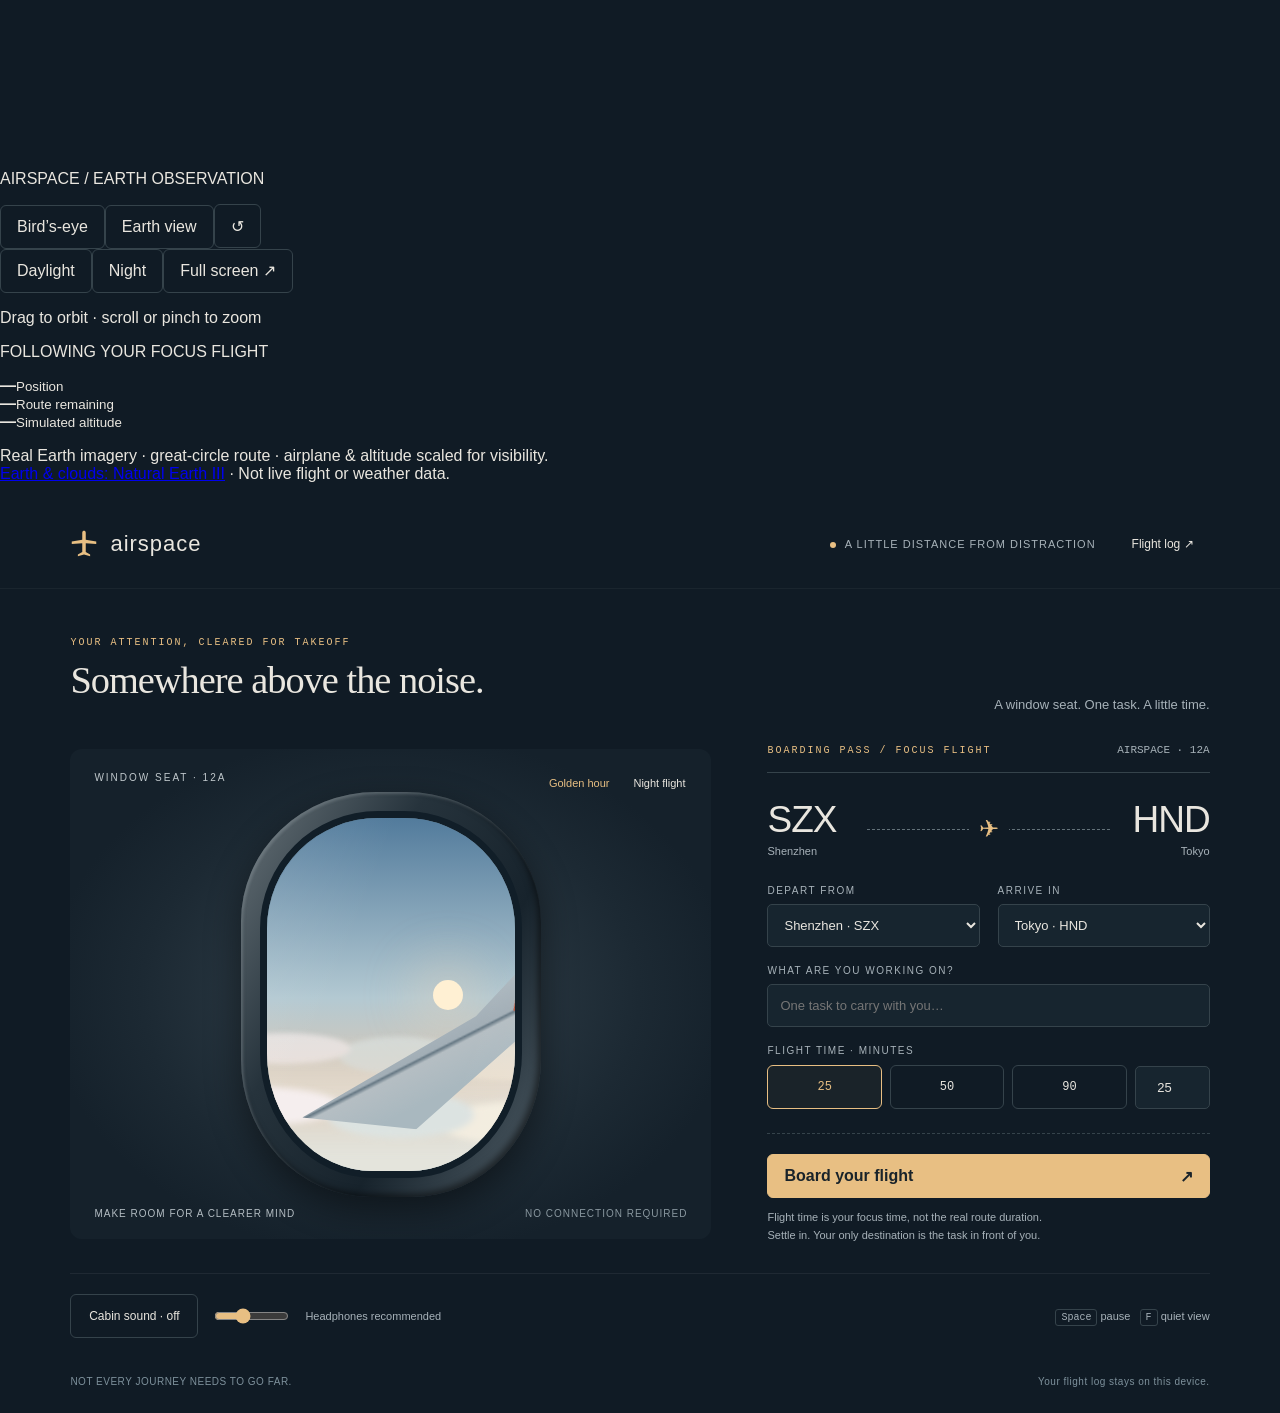
==== src/template.html @ ff9395ad "Add immersive 3D Earth and bird-eye airplane focus flights Bundle Three.js, a 4K Natural Earth textu" ====
<!DOCTYPE html>
<html lang="en"><head><meta charset="utf-8"><meta name="viewport" content="width=device-width,initial-scale=1"><meta name="theme-color" content="#101b25"><title>Airspace — a little distance from distraction</title><style>
:root{--ink:#e9e6df;--muted:#a7b2b9;--line:#35434b;--accent:#e8bf83;--ease:220ms cubic-bezier(.2,.8,.2,1)}*{box-sizing:border-box}body{margin:0;background:#101b25;color:var(--ink);font-family:'Avenir Next',Avenir,'Segoe UI',sans-serif;min-height:100vh}button,input,select{font:inherit}button{cursor:pointer}button,a,input,select{transition:background var(--ease),color var(--ease),border-color var(--ease),transform var(--ease)}button:active{transform:scale(.96)}button:focus-visible,a:focus-visible,input:focus-visible,select:focus-visible{outline:2px solid var(--accent);outline-offset:5px}button{color:inherit;background:none;border:1px solid var(--line);border-radius:6px;min-height:44px;padding:10px 16px}button:hover{background:#ffffff0d;border-color:#7d8b92}button:disabled{opacity:.4;cursor:not-allowed}.primary{background:var(--accent);border-color:var(--accent);color:#19232a;font-weight:600}.primary:hover{background:#f2d5ab;border-color:#f2d5ab}.eyebrow{font-family:Menlo,Consolas,monospace;font-size:10px;letter-spacing:2px;text-transform:uppercase;color:var(--muted)}header{height:90px;padding:0 5.5vw;display:flex;align-items:center;justify-content:space-between;border-bottom:1px solid #ffffff0b}.brand{display:flex;align-items:center;gap:12px;font-size:22px;letter-spacing:1px}.brand svg{width:28px;fill:var(--accent)}.header-right{display:flex;align-items:center;gap:20px}.status{font-size:11px;letter-spacing:1px;color:var(--muted)}.status:before{content:'';display:inline-block;width:6px;height:6px;border-radius:50%;background:var(--accent);margin-right:9px}#logButton{border:0;font-size:12px}main{max-width:1440px;margin:auto;padding:48px 5.5vw 24px}.intro{display:flex;align-items:end;justify-content:space-between;margin-bottom:32px}.intro h1{font-family:Georgia,serif;font-size:clamp(30px,3vw,44px);font-weight:400;letter-spacing:-1px;margin:10px 0}.intro p{color:var(--muted);font-size:13px;margin:0}.intro .eyebrow{color:var(--accent)}.layout{display:grid;grid-template-columns:minmax(0,1.45fr) minmax(330px,1fr);gap:56px;align-items:center}.window-scene{position:relative;height:490px;display:flex;justify-content:center;align-items:center;background:radial-gradient(ellipse at 50% 50%,#35444e 0,#1c2933 55%,#15212b 76%);border-radius:12px;overflow:hidden}.window-shell{position:relative;width:300px;height:405px;border-radius:45% 45% 43% 43% / 32% 32% 34% 34%;padding:19px;background:linear-gradient(120deg,#69747a,#26333c 35%,#17232c 65%,#53616a);box-shadow:0 12px 35px #0007,inset 2px 2px 3px #a4b1b755,inset -3px -3px 7px #0008}.window-inner{height:100%;border-radius:45% 45% 43% 43% / 32% 32% 34% 34%;overflow:hidden;position:relative;background:#91b2c5;box-shadow:inset 0 0 15px #000c;border:7px solid #111e28}.sky{position:absolute;inset:0;background:linear-gradient(#527b9c 0%,#b3c9d2 51%,#e1c6ae 78%,#d5d9d4);transition:background 1s}.sun{position:absolute;top:46%;left:67%;width:30px;height:30px;background:#fff0d3;border-radius:50%;box-shadow:0 0 50px 22px #f9d9b84a}.cloud-layer{position:absolute;width:180%;height:40%;left:-40%;bottom:-5%;filter:blur(3px);background:radial-gradient(ellipse at 20% 42%,#f5eeee 0 16%,transparent 17%),radial-gradient(ellipse at 52% 48%,#dce3e1 0 22%,transparent 23%),radial-gradient(ellipse at 86% 54%,#f3eddf 0 21%,transparent 22%),linear-gradient(transparent 30%,#e4e4dc 80%);animation:drift 65s linear infinite alternate}.cloud-layer.far{bottom:12%;opacity:.65;transform:scale(.8);animation-duration:95s}.wing{position:absolute;width:110%;height:140px;bottom:13%;left:10%;transform:rotate(-12deg);clip-path:polygon(0 75%,70% 30%,92% 0,100% 3%,87% 48%,40% 100%);background:linear-gradient(165deg,#c8d2d7,#a2aeb6 49%,#657783 50%,#b5bec3 52%,#a9b8bf 70%);filter:drop-shadow(0 2px 3px #0006)}.wing:after{content:'';position:absolute;top:7px;right:11%;height:40px;width:7px;background:#b55239;transform:rotate(22deg)}.window-shine{position:absolute;inset:0;pointer-events:none;border-radius:inherit;background:linear-gradient(110deg,#ffffff18,transparent 35%,transparent 75%,#ffffff10)}.scene-caption{position:absolute;bottom:20px;left:24px;right:24px;display:flex;justify-content:space-between;font-size:10px;letter-spacing:1px;color:#b3bcc2}.scene-caption span:last-child{color:#89979f}.cabin-label{position:absolute;top:23px;left:24px;color:#c0c8cc;font-size:10px;letter-spacing:2px}.scene-controls{position:absolute;right:16px;top:12px;display:flex;gap:4px}.scene-controls button{border:0;font-size:11px;padding:8px 10px}.scene-controls button[aria-pressed=true]{color:var(--accent)}.night .sky{background:linear-gradient(#111d38,#314b6d 70%,#64768a)}.night .sun{width:22px;height:22px;background:#e5ecdf;top:22%;left:62%;box-shadow:0 0 25px #e5ecdf35}.night .cloud-layer{filter:blur(3px) brightness(.55)}.night .wing{filter:brightness(.65)}@keyframes drift{from{translate:-10% 0}to{translate:12% 0}}body:not(.flying) .cloud-layer{animation-play-state:paused}.ticket{position:relative}.ticket-top{display:flex;justify-content:space-between;align-items:center;border-bottom:1px solid var(--line);padding-bottom:16px}.ticket-top .eyebrow{color:var(--accent)}.seat{font-family:Menlo,monospace;font-size:11px;color:var(--muted)}.route{display:flex;align-items:center;justify-content:space-between;margin:26px 0}.airport{min-width:90px}.airport strong{display:block;font-size:37px;font-weight:500;letter-spacing:-1px}.airport small{font-size:11px;color:var(--muted)}.airport:last-child{text-align:right}.route-art{flex:1;padding:0 14px;position:relative;text-align:center;color:var(--accent)}.route-art:before{content:'';position:absolute;left:10px;right:10px;top:50%;border-top:1px dashed #637179}.route-art span{background:#101b25;position:relative;padding:0 10px;display:inline-block;font-size:24px}.form-grid{display:grid;grid-template-columns:1fr 1fr;gap:18px}label{display:block;font-size:10px;letter-spacing:1.5px;color:var(--muted);text-transform:uppercase;margin-bottom:8px}select,input{width:100%;height:43px;border:1px solid var(--line);border-radius:5px;background:#17252f;color:var(--ink);padding:8px 12px;font-size:13px}select option{background:#17252f}.task-row{margin-top:18px}.duration-row{display:flex;gap:8px;align-items:center;margin:9px 0 0}.duration-row button{flex:1;font-family:Menlo,monospace;font-size:12px;padding:9px 5px}.duration-row button.selected{color:var(--accent);border-color:var(--accent);background:#e8bf830c}.custom{max-width:75px;text-align:center}.boarding-footer{margin-top:24px;border-top:1px dashed var(--line);padding-top:20px}.boarding-footer button{width:100%;display:flex;justify-content:space-between;align-items:center}.boarding-footer p{font-size:11px;color:var(--muted);line-height:1.6;margin-bottom:0}.timer-wrap{padding:16px 0}.phase{display:flex;align-items:center;gap:9px;color:var(--accent);font-size:11px;letter-spacing:2px;text-transform:uppercase}.phase:before{content:'';height:5px;width:5px;border-radius:50%;background:var(--accent)}.timer{font-family:'Avenir Next',sans-serif;font-size:clamp(70px,7.5vw,110px);font-weight:300;letter-spacing:-5px;line-height:1.2;font-variant-numeric:tabular-nums;margin:10px 0}.task-caption{font-size:14px;color:var(--muted);overflow-wrap:anywhere}.progress{height:3px;background:#35434b;margin:26px 0 12px;position:relative}.progress-fill{height:100%;background:var(--accent);width:0;transition:width .7s linear}.progress-plane{position:absolute;top:-12px;left:0;color:var(--accent);font-size:19px;transform:translateX(-50%);transition:left .7s linear}.progress-labels{display:flex;justify-content:space-between;color:var(--muted);font-family:Menlo,monospace;font-size:10px}.flight-actions{display:flex;gap:10px;margin-top:28px}.flight-actions .primary{flex:1}.flight-note{font-size:11px;color:var(--muted);margin-top:14px;line-height:1.7}.below{display:flex;justify-content:space-between;align-items:center;margin-top:29px;border-top:1px solid #ffffff10;padding-top:20px;gap:20px}.sound{display:flex;gap:14px;align-items:center}.sound button{font-size:12px;min-width:128px}.volume{width:75px;height:24px;accent-color:var(--accent);padding:0;border:0;background:none}.sound small{font-size:11px;color:var(--muted)}.hint{font-size:11px;color:var(--muted)}kbd{border:1px solid var(--line);border-radius:3px;padding:2px 5px;font-size:10px}.footer{display:flex;justify-content:space-between;margin-top:38px;color:#7e919c;font-size:10px;letter-spacing:.5px}.hidden{display:none!important}dialog{background:#17252f;color:var(--ink);border:1px solid var(--line);border-radius:10px;padding:28px;width:min(480px,calc(100% - 32px));max-height:80vh}dialog::backdrop{background:#0009}dialog h2{font-family:Georgia,serif;font-weight:400;margin-top:0}dialog p{color:var(--muted);font-size:13px;line-height:1.7}.dialog-head{display:flex;align-items:start;justify-content:space-between;gap:12px}.dialog-head button{padding:0 12px;margin-top:-7px}.log-entry{border-top:1px solid var(--line);padding:15px 0;font-size:13px}.log-entry small{display:block;color:var(--muted);margin-top:7px}.log-summary{color:var(--accent)!important}.toast{position:fixed;bottom:24px;left:50%;transform:translateX(-50%);padding:12px 20px;background:#e8bf83;color:#17252f;font-size:12px;border-radius:5px;z-index:10;width:max-content;max-width:90vw}.immersive header,.immersive .intro,.immersive .below,.immersive .footer{display:none}.immersive main{min-height:100vh;display:flex;align-items:center;justify-content:center}.immersive .layout{width:100%}.immersive #immersiveButton{position:fixed;right:20px;top:20px;z-index:5;background:#101b25}.sr-only{position:absolute;width:1px;height:1px;overflow:hidden;clip:rect(0,0,0,0)}@media(min-width:1500px){main{padding-top:65px}.window-scene{height:550px}.window-shell{width:330px;height:445px}}@media(max-width:900px){.layout{gap:28px;grid-template-columns:1fr 1fr}.window-scene{height:440px}.window-shell{width:255px;height:355px}.scene-caption{font-size:9px}.scene-caption span:last-child{display:none}.intro{align-items:start;gap:20px}.intro p{max-width:210px;line-height:1.7}.form-grid{gap:10px}.airport strong{font-size:32px}}@media(max-width:680px){header{height:70px;padding:0 22px}.brand{font-size:19px}.status{display:none}main{padding:27px 22px}.intro{margin-bottom:24px}.intro h1{font-size:32px}.intro>p{display:none}.layout{grid-template-columns:1fr;gap:28px}.window-scene{height:285px}.window-shell{width:190px;height:255px;padding:12px}.cabin-label{font-size:9px;left:15px}.scene-caption{left:15px;bottom:12px}.scene-controls{right:9px;top:6px;flex-direction:column}.window-inner{border-width:5px}.route{margin:20px 0}.timer{font-size:86px}.below{align-items:start}.sound{flex-wrap:wrap;gap:8px}.sound small{display:none}.hint{font-size:10px;max-width:100px;line-height:1.8}.footer{line-height:1.7;gap:20px;margin-top:25px}.immersive main{padding-top:75px;padding-bottom:25px}.immersive .window-scene{height:240px}.immersive .window-shell{height:220px;width:166px}.immersive .layout{gap:20px}}@media(prefers-reduced-motion:reduce){*,*:before,*:after{animation:none!important;transition:none!important}}

/*__IMMERSIVE_CSS__*/
</style></head><body>
<div id="worldStage"><canvas id="worldCanvas" tabindex="0" aria-label="Interactive 3D Earth and airplane. Drag to orbit and scroll to zoom."></canvas><div id="worldError" class="hidden" role="status"></div></div>
<aside id="worldHud" aria-label="Camera controls"><p class="world-title">AIRSPACE / EARTH OBSERVATION</p><div class="view-switch"><button id="followView" aria-pressed="true">Bird’s-eye</button><button id="globeView" aria-pressed="false">Earth view</button><button id="recenterView" title="Recenter camera" aria-label="Recenter camera">↺</button></div><div class="world-settings"><button id="worldDay" aria-pressed="true">Daylight</button><button id="worldNight" aria-pressed="false">Night</button><button id="fullscreenView" aria-label="Toggle browser fullscreen">Full screen ↗</button></div><p id="worldHint">Drag to orbit · scroll or pinch to zoom</p></aside>
<aside id="telemetry" aria-label="Simulated flight position"><p class="telemetry-label">FOLLOWING YOUR FOCUS FLIGHT</p><div class="telemetry-values"><div class="telemetry-item"><strong id="worldPosition">—</strong><small>Position</small></div><div class="telemetry-item"><strong id="worldDistance">—</strong><small>Route remaining</small></div><div class="telemetry-item"><strong id="worldAltitude">—</strong><small>Simulated altitude</small></div></div><p class="world-disclaimer">Real Earth imagery · great-circle route · airplane & altitude scaled for visibility.<br><a href="https://www.shadedrelief.com/natural3/" target="_blank" rel="noopener">Earth & clouds: Natural Earth III</a> · Not live flight or weather data.</p></aside>
<header><div class="brand"><svg viewBox="0 0 32 32" aria-hidden="true"><path d="M30 13 18 11V3c0-3-4-3-4 0v8L2 13v3l12-1v10l-5 3v2l7-2 7 2v-2l-5-3V15l12 1z"/></svg>airspace</div><div class="header-right"><span class="status" id="headerStatus">A LITTLE DISTANCE FROM DISTRACTION</span><button id="logButton">Flight log ↗</button></div></header>
<main><section class="intro"><div><div class="eyebrow">Your attention, cleared for takeoff</div><h1 id="headline">Somewhere above the noise.</h1></div><p>A window seat. One task. A little time.</p></section><div class="layout"><section class="window-scene" id="scene" aria-label="Illustrated airplane window with clouds and an aircraft wing"><span class="cabin-label">WINDOW SEAT · 12A</span><div class="scene-controls"><button id="dayButton" aria-pressed="true">Golden hour</button><button id="nightButton" aria-pressed="false">Night flight</button></div><div class="window-shell"><div class="window-inner"><div class="sky"></div><div class="sun"></div><div class="cloud-layer far"></div><div class="cloud-layer"></div><div class="wing"></div><div class="window-shine"></div></div></div><div class="scene-caption"><span id="sceneCaption">MAKE ROOM FOR A CLEARER MIND</span><span>NO CONNECTION REQUIRED</span></div></section>
<section class="ticket" aria-label="Focus flight controls"><div class="ticket-top"><span class="eyebrow" id="ticketLabel">Boarding pass / focus flight</span><span class="seat">AIRSPACE · 12A</span></div><div class="route"><div class="airport"><strong id="originCode">SZX</strong><small id="originName">Shenzhen</small></div><div class="route-art"><span aria-hidden="true">✈</span></div><div class="airport"><strong id="destinationCode">HND</strong><small id="destinationName">Tokyo</small></div></div>
<form id="boarding"><div class="form-grid"><div><label for="origin">Depart from</label><select id="origin"></select></div><div><label for="destination">Arrive in</label><select id="destination"></select></div></div><div class="task-row"><label for="task">What are you working on?</label><input id="task" maxlength="100" placeholder="One task to carry with you…" autocomplete="off"></div><div class="task-row"><label for="minutes">Flight time · minutes</label><div class="duration-row"><button type="button" class="selected" data-minutes="25">25</button><button type="button" data-minutes="50">50</button><button type="button" data-minutes="90">90</button><input class="custom" id="minutes" type="number" min="1" max="240" value="25" required aria-label="Custom focus duration in minutes"></div></div><div class="boarding-footer"><button type="submit" class="primary"><span>Board your flight</span><span aria-hidden="true">↗</span></button><p>Flight time is your focus time, not the real route duration.<br>Settle in. Your only destination is the task in front of you.</p></div></form>
<div id="flight" class="hidden"><div class="timer-wrap"><div class="phase" id="phase">Taking off</div><div class="timer" id="timer" role="timer" aria-label="Time remaining">25:00</div><div class="task-caption" id="taskCaption">Uninterrupted focus</div><div class="progress"><div class="progress-fill" id="progressFill"></div><span class="progress-plane" id="progressPlane" aria-hidden="true">✈</span></div><div class="progress-labels"><span id="departLabel">SZX · DEPARTURE</span><span id="percent">0%</span><span id="arriveLabel">HND · ARRIVAL</span></div><div class="flight-actions"><button class="primary" id="pauseButton">Pause flight</button><button id="endButton">End flight</button><button id="immersiveButton" title="Hide interface (F)" aria-label="Toggle immersive view">⛶</button></div><p class="flight-note" id="flightNote">You’re offline by choice. Stay with one thing.</p></div></div>
</section></div><div class="below"><div class="sound"><button id="soundButton" aria-pressed="false">Cabin sound · off</button><label for="volume" class="sr-only">Cabin volume</label><input class="volume" id="volume" type="range" min="0" max="100" value="35"><small>Headphones recommended</small></div><span class="hint"><kbd>Space</kbd> pause &nbsp; <kbd>F</kbd> quiet view</span></div><footer class="footer"><span>NOT EVERY JOURNEY NEEDS TO GO FAR.</span><span>Your flight log stays on this device.</span></footer></main>
<dialog id="logDialog"><div class="dialog-head"><h2>Your flight log</h2><button id="closeLog" aria-label="Close flight log">×</button></div><p id="logSummary" class="log-summary"></p><div id="logEntries"></div></dialog><dialog id="endDialog"><h2>Return to the gate?</h2><p>Your flight will end early. Only completed flights are added to your log.</p><div class="flight-actions"><button id="keepFlying" class="primary">Keep flying</button><button id="confirmEnd">End flight</button></div></dialog><div class="sr-only" id="announcement" aria-live="polite"></div><div id="toast" class="toast hidden" role="status"></div>
<script>
(()=>{'use strict';
const $=id=>document.getElementById(id), airports=[{code:'SZX',name:'Shenzhen'},{code:'HND',name:'Tokyo'},{code:'SIN',name:'Singapore'},{code:'LHR',name:'London'},{code:'JFK',name:'New York'},{code:'CDG',name:'Paris'},{code:'SYD',name:'Sydney'},{code:'KEF',name:'Reykjavík'}];
const STORE='airspace-v1';let state={status:'idle',duration:1500000,remaining:1500000,deadline:null,origin:'SZX',destination:'HND',task:'',theme:'day',volume:35},log=[],audio=null,soundOn=false,saveError=false,wakeLock=null;
function load(){try{const data=JSON.parse(localStorage.getItem(STORE)||'null');if(data){log=Array.isArray(data.log)?data.log.filter(x=>x&&typeof x.minutes==='number'&&x.finished).slice(0,100):[];const s=data.state;if(s&&['idle','running','paused','done','ended'].includes(s.status)&&Number.isFinite(s.duration)&&s.duration>=60000&&s.duration<=14400000&&airports.some(a=>a.code===s.origin)&&airports.some(a=>a.code===s.destination)){state={...state,...s};state.remaining=Math.max(0,Math.min(state.duration,Number(state.remaining)||0));if(state.status==='running'&&!Number.isFinite(state.deadline)){state.status='paused';state.deadline=null}}}}catch(e){saveError=true}}
function save(){try{localStorage.setItem(STORE,JSON.stringify({state,log}))}catch(e){if(!saveError){saveError=true;toast('Storage unavailable. This session will not survive a refresh.')}}}
function toast(text){$('toast').textContent=text;$('toast').classList.remove('hidden');clearTimeout(toast.timeout);toast.timeout=setTimeout(()=>$('toast').classList.add('hidden'),4500)}
function airport(code){return airports.find(a=>a.code===code)}
function route(){const a=airport(state.origin),b=airport(state.destination);$('originCode').textContent=a.code;$('originName').textContent=a.name;$('destinationCode').textContent=b.code;$('destinationName').textContent=b.name;$('departLabel').textContent=a.code+' · DEPARTURE';$('arriveLabel').textContent=b.code+' · ARRIVAL'}
function format(ms){const secs=Math.ceil(ms/1000);return String(Math.floor(secs/60)).padStart(2,'0')+':'+String(secs%60).padStart(2,'0')}
function phase(p){return p<.08?'Taking off':p<.87?'At cruising altitude':'Preparing to land'}
function render(){const active=state.status!=='idle',running=state.status==='running',terminal=['done','ended'].includes(state.status),p=Math.max(0,Math.min(1,1-state.remaining/state.duration));$('boarding').classList.toggle('hidden',active);$('flight').classList.toggle('hidden',!active);document.body.classList.toggle('flying',running);$('scene').classList.toggle('night',state.theme==='night');$('dayButton').setAttribute('aria-pressed',String(state.theme==='day'));$('nightButton').setAttribute('aria-pressed',String(state.theme==='night'));route();$('timer').textContent=state.status==='ended'?'—:—':format(state.remaining);$('phase').textContent=state.status==='paused'?'Flight paused':state.status==='done'?'Welcome to your destination':state.status==='ended'?'Returned to the gate':phase(p);$('taskCaption').textContent=state.task||'Uninterrupted focus';$('progressFill').style.width=p*100+'%';$('progressPlane').style.left=p*100+'%';$('percent').textContent=Math.floor(p*100)+'%';$('pauseButton').textContent=terminal?'Book another flight':state.status==='paused'?'Resume flight':'Pause flight';$('endButton').classList.toggle('hidden',terminal);$('ticketLabel').textContent=active?'Focus flight / '+state.status:'Boarding pass / focus flight';$('headline').textContent=state.status==='done'?'A little further than before.':state.status==='ended'?'Another departure awaits.':'Somewhere above the noise.';$('headerStatus').textContent=running?'FOCUS FLIGHT IN PROGRESS':state.status==='paused'?'YOUR WINDOW SEAT IS WAITING':'A LITTLE DISTANCE FROM DISTRACTION';$('sceneCaption').textContent=running?'NOTHING TO DO BUT THE THING YOU CAME FOR':'MAKE ROOM FOR A CLEARER MIND';$('flightNote').textContent=state.status==='done'?'Flight complete. Stretch, drink some water, enjoy the view.':state.status==='ended'?'No pressure. Return when you’re ready for another journey.':state.status==='paused'?'Take a breath. Your remaining focus time is saved.':'You’re offline by choice. Stay with one thing.';document.title=active&&!terminal?format(state.remaining)+' · Airspace':'Airspace — a little distance from distraction'}
async function wake(){try{if('wakeLock' in navigator&&state.status==='running'){wakeLock=await navigator.wakeLock.request('screen')}}catch(e){}}
function release(){if(wakeLock){wakeLock.release().catch(()=>{});wakeLock=null}}
function finish(){if(state.status!=='running')return;state.remaining=0;state.status='done';state.deadline=null;log.unshift({id:Date.now(),origin:state.origin,destination:state.destination,task:state.task,minutes:state.duration/60000,finished:new Date().toISOString()});log=log.slice(0,100);save();release();chime();$('announcement').textContent='Flight complete. You have arrived in '+airport(state.destination).name+'.';render()}
function tick(){if(state.status==='running'){state.remaining=Math.max(0,state.deadline-Date.now());if(state.remaining===0){finish();return}}render()}
function start(){const mins=Number($('minutes').value);if(!Number.isInteger(mins)||mins<1||mins>240){$('minutes').reportValidity();return}if($('origin').value===$('destination').value){toast('Choose a different city for your destination.');$('destination').focus();return}state={...state,status:'running',origin:$('origin').value,destination:$('destination').value,task:$('task').value.trim(),duration:mins*60000,remaining:mins*60000,deadline:Date.now()+mins*60000};save();wake();render();$('pauseButton').focus();$('announcement').textContent='Your '+mins+' minute focus flight has departed.'}
function pause(){if(state.status==='running'){tick();if(state.status!=='running')return;state.status='paused';state.deadline=null;release()}else if(state.status==='paused'){state.status='running';state.deadline=Date.now()+state.remaining;wake()}else if(['done','ended'].includes(state.status)){state.status='idle';state.remaining=state.duration;document.body.classList.remove('immersive')}save();render()}
function end(){state.status='ended';state.deadline=null;save();release();$('endDialog').close();document.body.classList.remove('immersive');render()}
function initAudio(){if(audio)return audio;const context=new(window.AudioContext||window.webkitAudioContext)(),buffer=context.createBuffer(1,context.sampleRate*4,context.sampleRate),data=buffer.getChannelData(0);let last=0;for(let i=0;i<data.length;i++){const white=Math.random()*2-1;last=(last+.02*white)/1.02;data[i]=last*3.5}const source=context.createBufferSource();source.buffer=buffer;source.loop=true;const filter=context.createBiquadFilter();filter.type='lowpass';filter.frequency.value=650;const gain=context.createGain();gain.gain.value=0;source.connect(filter);filter.connect(gain);gain.connect(context.destination);source.start();audio={context,gain};return audio}
async function toggleSound(){try{const a=initAudio();await a.context.resume();soundOn=!soundOn;a.gain.gain.setTargetAtTime(soundOn?state.volume/100*.6:0,a.context.currentTime,.3);$('soundButton').textContent='Cabin sound · '+(soundOn?'on':'off');$('soundButton').setAttribute('aria-pressed',String(soundOn))}catch(e){toast('Cabin audio is unavailable in this browser.')}}
function chime(){if(!audio||audio.context.state!=='running')return;const c=audio.context;[660,880].forEach((frequency,i)=>{const o=c.createOscillator(),g=c.createGain(),t=c.currentTime+i*.35;o.frequency.value=frequency;o.connect(g);g.connect(c.destination);g.gain.setValueAtTime(0,t);g.gain.linearRampToValueAtTime(.09,t+.03);g.gain.exponentialRampToValueAtTime(.001,t+.8);o.start(t);o.stop(t+.9)})}
function showLog(){const total=log.reduce((sum,f)=>sum+f.minutes,0);$('logSummary').textContent=log.length+' completed flights · '+total+' focus minutes';$('logEntries').replaceChildren();if(!log.length){const p=document.createElement('p');p.textContent='Your first journey starts with one focused session. Completed flights will appear here.';$('logEntries').append(p)}log.forEach(f=>{const entry=document.createElement('div');entry.className='log-entry';const title=document.createElement('div');title.textContent=f.origin+' → '+f.destination+' · '+f.minutes+' min';const task=document.createElement('small');task.textContent=f.task||'Uninterrupted focus';const date=document.createElement('small');date.textContent=new Date(f.finished).toLocaleString();entry.append(title,task,date);$('logEntries').append(entry)});$('logDialog').showModal()}
function immersive(){if(state.status==='idle')return;document.body.classList.toggle('immersive');$('immersiveButton').title=document.body.classList.contains('immersive')?'Exit quiet view (F)':'Hide interface (F)'}
load();airports.forEach(a=>{for(const id of ['origin','destination']){const option=document.createElement('option');option.value=a.code;option.textContent=a.name+' · '+a.code;$(id).append(option)}});$('origin').value=state.origin;$('destination').value=state.destination;$('task').value=state.task;$('minutes').value=state.duration/60000;$('volume').value=state.volume;
function durations(){document.querySelectorAll('[data-minutes]').forEach(b=>b.classList.toggle('selected',Number(b.dataset.minutes)===Number($('minutes').value)))}durations();document.querySelectorAll('[data-minutes]').forEach(b=>b.addEventListener('click',()=>{$('minutes').value=b.dataset.minutes;durations()}));$('minutes').addEventListener('input',durations);for(const id of ['origin','destination'])$(id).addEventListener('change',()=>{state[id]=$(id).value;route();save()});$('boarding').addEventListener('submit',e=>{e.preventDefault();start()});$('pauseButton').addEventListener('click',pause);$('endButton').addEventListener('click',()=>$('endDialog').showModal());$('confirmEnd').addEventListener('click',end);$('keepFlying').addEventListener('click',()=>$('endDialog').close());$('immersiveButton').addEventListener('click',immersive);$('logButton').addEventListener('click',showLog);$('closeLog').addEventListener('click',()=>$('logDialog').close());$('soundButton').addEventListener('click',toggleSound);$('volume').addEventListener('input',()=>{state.volume=Number($('volume').value);if(audio&&soundOn)audio.gain.gain.setTargetAtTime(state.volume/100*.6,audio.context.currentTime,.1);save()});['day','night'].forEach(theme=>$(theme+'Button').addEventListener('click',()=>{state.theme=theme;save();render()}));window.addEventListener('keydown',e=>{if(/INPUT|TEXTAREA|SELECT/.test(e.target.tagName)||e.target.isContentEditable||document.querySelector('dialog[open]')||e.ctrlKey||e.metaKey||e.altKey)return;if(e.code==='Space'&&state.status!=='idle'&&e.target.tagName!=='BUTTON'){e.preventDefault();pause()}if(e.key.toLowerCase()==='f'){e.preventDefault();immersive()}if(e.key==='Escape')document.body.classList.remove('immersive')});document.addEventListener('visibilitychange',()=>{tick();if(!document.hidden)wake()});window.addEventListener('pagehide',()=>{tick();save()});window.TOOL={get state(){return {...state}},get log(){return [...log]},get soundOn(){return soundOn},render,tick,format,phase};tick();setInterval(tick,250);if(state.status==='running')wake();if(saveError)toast('Storage unavailable. Your flight log may not be saved.');
})();
</script>
<script>/*__THREE__*/</script>
<script>/*__WORLD_ASSETS__*/</script>
<script>/*__FLIGHT_MATH__*/</script>
<script>(()=>{const $=id=>document.getElementById(id);['Day','Night'].forEach(mode=>{$('world'+mode).addEventListener('click',()=>$(mode.toLowerCase()+'Button').click())});function sync(){$('worldDay').setAttribute('aria-pressed',String(TOOL.state.theme==='day'));$('worldNight').setAttribute('aria-pressed',String(TOOL.state.theme==='night'))}sync();setInterval(sync,300);$('fullscreenView').addEventListener('click',async()=>{try{if(document.fullscreenElement)await document.exitFullscreen();else if(document.documentElement.requestFullscreen)await document.documentElement.requestFullscreen();else throw new Error('Unsupported')}catch(e){document.getElementById('worldHint').textContent='Use your browser’s full-screen command for this view.'}});document.addEventListener('fullscreenchange',()=>{$('fullscreenView').textContent=document.fullscreenElement?'Exit full screen ↙':'Full screen ↗'});})();</script>
<script>/*__WORLD__*/</script>
</body></html>
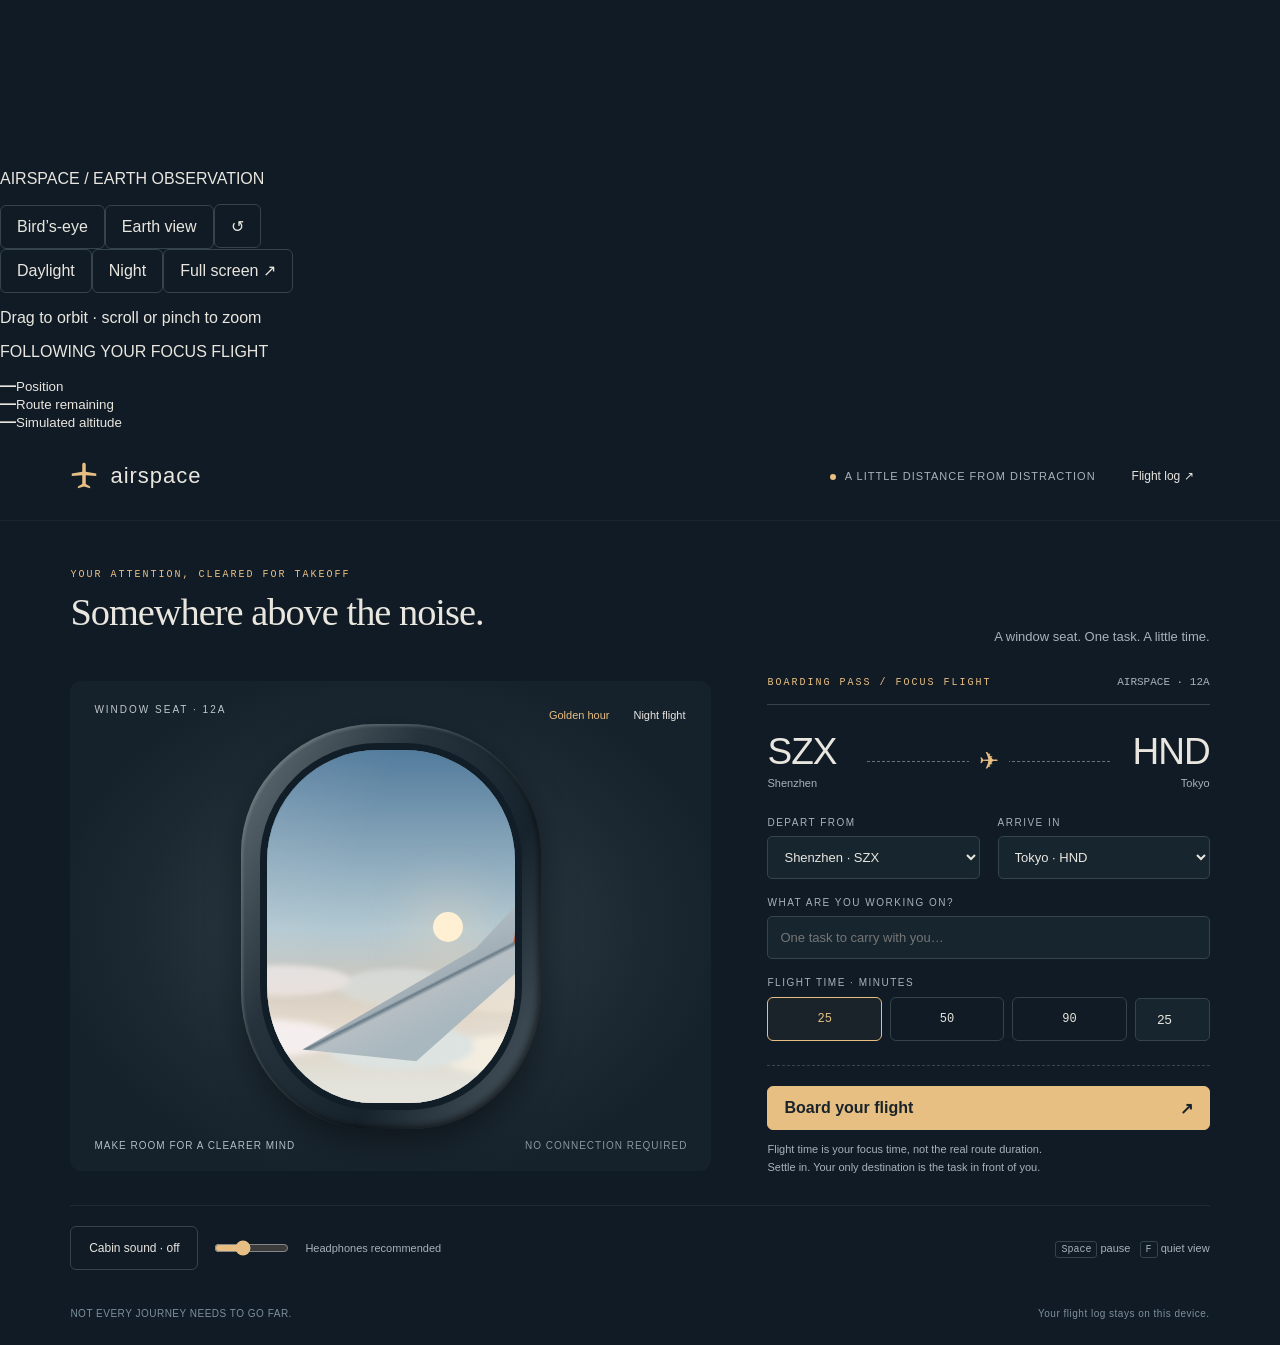
==== commit bc74820d: "Remove scenery disclaimer and upgrade to 8K NASA Earth imagery Use a verified 21600x10800 NASA Blue " ====
--- a/src/template.html
+++ b/src/template.html
@@ -6,7 +6,7 @@
 </style></head><body>
 <div id="worldStage"><canvas id="worldCanvas" tabindex="0" aria-label="Interactive 3D Earth and airplane. Drag to orbit and scroll to zoom."></canvas><div id="worldError" class="hidden" role="status"></div></div>
 <aside id="worldHud" aria-label="Camera controls"><p class="world-title">AIRSPACE / EARTH OBSERVATION</p><div class="view-switch"><button id="followView" aria-pressed="true">Bird’s-eye</button><button id="globeView" aria-pressed="false">Earth view</button><button id="recenterView" title="Recenter camera" aria-label="Recenter camera">↺</button></div><div class="world-settings"><button id="worldDay" aria-pressed="true">Daylight</button><button id="worldNight" aria-pressed="false">Night</button><button id="fullscreenView" aria-label="Toggle browser fullscreen">Full screen ↗</button></div><p id="worldHint">Drag to orbit · scroll or pinch to zoom</p></aside>
-<aside id="telemetry" aria-label="Simulated flight position"><p class="telemetry-label">FOLLOWING YOUR FOCUS FLIGHT</p><div class="telemetry-values"><div class="telemetry-item"><strong id="worldPosition">—</strong><small>Position</small></div><div class="telemetry-item"><strong id="worldDistance">—</strong><small>Route remaining</small></div><div class="telemetry-item"><strong id="worldAltitude">—</strong><small>Simulated altitude</small></div></div><p class="world-disclaimer">Real Earth imagery · great-circle route · airplane & altitude scaled for visibility.<br><a href="https://www.shadedrelief.com/natural3/" target="_blank" rel="noopener">Earth & clouds: Natural Earth III</a> · Not live flight or weather data.</p></aside>
+<aside id="telemetry" aria-label="Simulated flight position"><p class="telemetry-label">FOLLOWING YOUR FOCUS FLIGHT</p><div class="telemetry-values"><div class="telemetry-item"><strong id="worldPosition">—</strong><small>Position</small></div><div class="telemetry-item"><strong id="worldDistance">—</strong><small>Route remaining</small></div><div class="telemetry-item"><strong id="worldAltitude">—</strong><small>Simulated altitude</small></div></div></aside>
 <header><div class="brand"><svg viewBox="0 0 32 32" aria-hidden="true"><path d="M30 13 18 11V3c0-3-4-3-4 0v8L2 13v3l12-1v10l-5 3v2l7-2 7 2v-2l-5-3V15l12 1z"/></svg>airspace</div><div class="header-right"><span class="status" id="headerStatus">A LITTLE DISTANCE FROM DISTRACTION</span><button id="logButton">Flight log ↗</button></div></header>
 <main><section class="intro"><div><div class="eyebrow">Your attention, cleared for takeoff</div><h1 id="headline">Somewhere above the noise.</h1></div><p>A window seat. One task. A little time.</p></section><div class="layout"><section class="window-scene" id="scene" aria-label="Illustrated airplane window with clouds and an aircraft wing"><span class="cabin-label">WINDOW SEAT · 12A</span><div class="scene-controls"><button id="dayButton" aria-pressed="true">Golden hour</button><button id="nightButton" aria-pressed="false">Night flight</button></div><div class="window-shell"><div class="window-inner"><div class="sky"></div><div class="sun"></div><div class="cloud-layer far"></div><div class="cloud-layer"></div><div class="wing"></div><div class="window-shine"></div></div></div><div class="scene-caption"><span id="sceneCaption">MAKE ROOM FOR A CLEARER MIND</span><span>NO CONNECTION REQUIRED</span></div></section>
 <section class="ticket" aria-label="Focus flight controls"><div class="ticket-top"><span class="eyebrow" id="ticketLabel">Boarding pass / focus flight</span><span class="seat">AIRSPACE · 12A</span></div><div class="route"><div class="airport"><strong id="originCode">SZX</strong><small id="originName">Shenzhen</small></div><div class="route-art"><span aria-hidden="true">✈</span></div><div class="airport"><strong id="destinationCode">HND</strong><small id="destinationName">Tokyo</small></div></div>
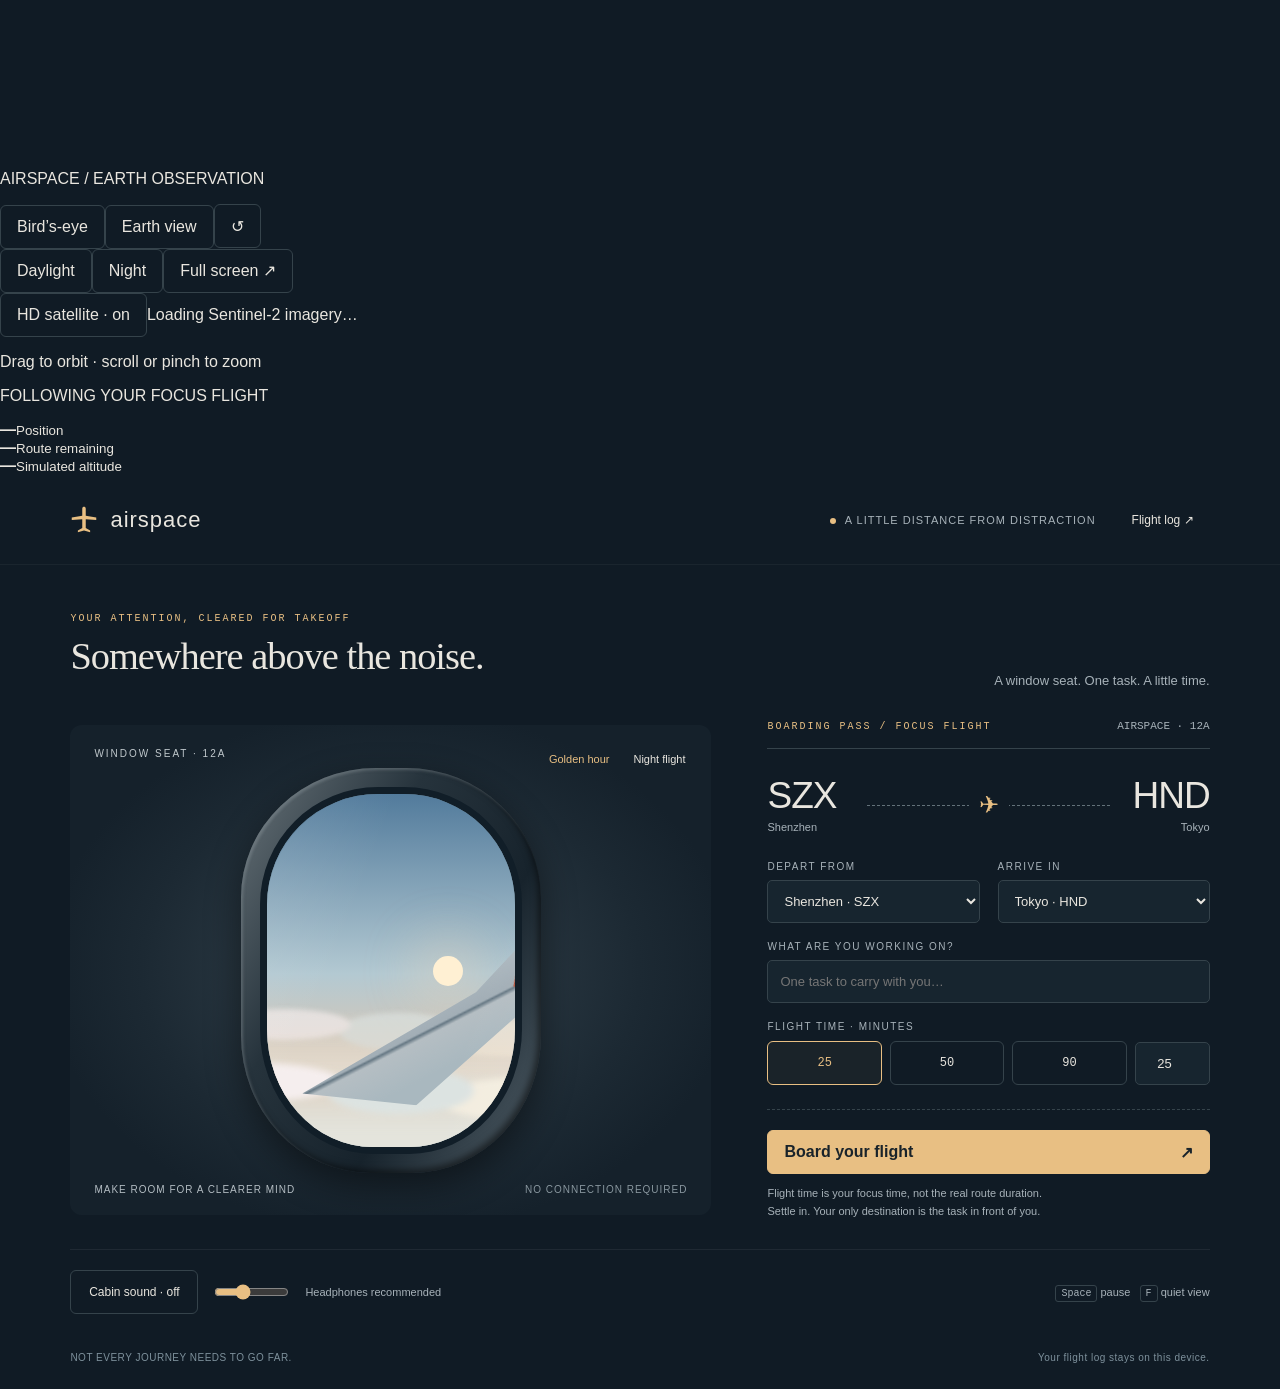
==== commit cd923897: "Stream Sentinel-2 imagery in a local airplane follow view Replace magnified whole-Earth bird-eye sce" ====
--- a/src/template.html
+++ b/src/template.html
@@ -5,13 +5,14 @@
 /*__IMMERSIVE_CSS__*/
 </style></head><body>
 <div id="worldStage"><canvas id="worldCanvas" tabindex="0" aria-label="Interactive 3D Earth and airplane. Drag to orbit and scroll to zoom."></canvas><div id="worldError" class="hidden" role="status"></div></div>
-<aside id="worldHud" aria-label="Camera controls"><p class="world-title">AIRSPACE / EARTH OBSERVATION</p><div class="view-switch"><button id="followView" aria-pressed="true">Bird’s-eye</button><button id="globeView" aria-pressed="false">Earth view</button><button id="recenterView" title="Recenter camera" aria-label="Recenter camera">↺</button></div><div class="world-settings"><button id="worldDay" aria-pressed="true">Daylight</button><button id="worldNight" aria-pressed="false">Night</button><button id="fullscreenView" aria-label="Toggle browser fullscreen">Full screen ↗</button></div><p id="worldHint">Drag to orbit · scroll or pinch to zoom</p></aside>
+<aside id="worldHud" aria-label="Camera controls"><p class="world-title">AIRSPACE / EARTH OBSERVATION</p><div class="view-switch"><button id="followView" aria-pressed="true">Bird’s-eye</button><button id="globeView" aria-pressed="false">Earth view</button><button id="recenterView" title="Recenter camera" aria-label="Recenter camera">↺</button></div><div class="world-settings"><button id="worldDay" aria-pressed="true">Daylight</button><button id="worldNight" aria-pressed="false">Night</button><button id="fullscreenView" aria-label="Toggle browser fullscreen">Full screen ↗</button></div><div class="satellite-controls"><button id="satelliteToggle" aria-pressed="true">HD satellite · on</button><span id="satelliteState" role="status">Loading Sentinel-2 imagery…</span></div><p id="worldHint">Drag to orbit · scroll or pinch to zoom</p></aside>
 <aside id="telemetry" aria-label="Simulated flight position"><p class="telemetry-label">FOLLOWING YOUR FOCUS FLIGHT</p><div class="telemetry-values"><div class="telemetry-item"><strong id="worldPosition">—</strong><small>Position</small></div><div class="telemetry-item"><strong id="worldDistance">—</strong><small>Route remaining</small></div><div class="telemetry-item"><strong id="worldAltitude">—</strong><small>Simulated altitude</small></div></div></aside>
+<div id="satelliteCredit" hidden><a href="https://cloudless.eox.at/" target="_blank" rel="noopener">EOxCloudless</a> by <a href="https://eox.at/" target="_blank" rel="noopener">EOX IT Services GmbH</a> (Contains modified Copernicus Sentinel data 2025) · <a href="https://maps.eox.at/" target="_blank" rel="noopener">EOX::Maps</a></div>
 <header><div class="brand"><svg viewBox="0 0 32 32" aria-hidden="true"><path d="M30 13 18 11V3c0-3-4-3-4 0v8L2 13v3l12-1v10l-5 3v2l7-2 7 2v-2l-5-3V15l12 1z"/></svg>airspace</div><div class="header-right"><span class="status" id="headerStatus">A LITTLE DISTANCE FROM DISTRACTION</span><button id="logButton">Flight log ↗</button></div></header>
 <main><section class="intro"><div><div class="eyebrow">Your attention, cleared for takeoff</div><h1 id="headline">Somewhere above the noise.</h1></div><p>A window seat. One task. A little time.</p></section><div class="layout"><section class="window-scene" id="scene" aria-label="Illustrated airplane window with clouds and an aircraft wing"><span class="cabin-label">WINDOW SEAT · 12A</span><div class="scene-controls"><button id="dayButton" aria-pressed="true">Golden hour</button><button id="nightButton" aria-pressed="false">Night flight</button></div><div class="window-shell"><div class="window-inner"><div class="sky"></div><div class="sun"></div><div class="cloud-layer far"></div><div class="cloud-layer"></div><div class="wing"></div><div class="window-shine"></div></div></div><div class="scene-caption"><span id="sceneCaption">MAKE ROOM FOR A CLEARER MIND</span><span>NO CONNECTION REQUIRED</span></div></section>
 <section class="ticket" aria-label="Focus flight controls"><div class="ticket-top"><span class="eyebrow" id="ticketLabel">Boarding pass / focus flight</span><span class="seat">AIRSPACE · 12A</span></div><div class="route"><div class="airport"><strong id="originCode">SZX</strong><small id="originName">Shenzhen</small></div><div class="route-art"><span aria-hidden="true">✈</span></div><div class="airport"><strong id="destinationCode">HND</strong><small id="destinationName">Tokyo</small></div></div>
 <form id="boarding"><div class="form-grid"><div><label for="origin">Depart from</label><select id="origin"></select></div><div><label for="destination">Arrive in</label><select id="destination"></select></div></div><div class="task-row"><label for="task">What are you working on?</label><input id="task" maxlength="100" placeholder="One task to carry with you…" autocomplete="off"></div><div class="task-row"><label for="minutes">Flight time · minutes</label><div class="duration-row"><button type="button" class="selected" data-minutes="25">25</button><button type="button" data-minutes="50">50</button><button type="button" data-minutes="90">90</button><input class="custom" id="minutes" type="number" min="1" max="240" value="25" required aria-label="Custom focus duration in minutes"></div></div><div class="boarding-footer"><button type="submit" class="primary"><span>Board your flight</span><span aria-hidden="true">↗</span></button><p>Flight time is your focus time, not the real route duration.<br>Settle in. Your only destination is the task in front of you.</p></div></form>
-<div id="flight" class="hidden"><div class="timer-wrap"><div class="phase" id="phase">Taking off</div><div class="timer" id="timer" role="timer" aria-label="Time remaining">25:00</div><div class="task-caption" id="taskCaption">Uninterrupted focus</div><div class="progress"><div class="progress-fill" id="progressFill"></div><span class="progress-plane" id="progressPlane" aria-hidden="true">✈</span></div><div class="progress-labels"><span id="departLabel">SZX · DEPARTURE</span><span id="percent">0%</span><span id="arriveLabel">HND · ARRIVAL</span></div><div class="flight-actions"><button class="primary" id="pauseButton">Pause flight</button><button id="endButton">End flight</button><button id="immersiveButton" title="Hide interface (F)" aria-label="Toggle immersive view">⛶</button></div><p class="flight-note" id="flightNote">You’re offline by choice. Stay with one thing.</p></div></div>
+<div id="flight" class="hidden"><div class="timer-wrap"><div class="phase" id="phase">Taking off</div><div class="timer" id="timer" role="timer" aria-label="Time remaining">25:00</div><div class="task-caption" id="taskCaption">Uninterrupted focus</div><div class="progress"><div class="progress-fill" id="progressFill"></div><span class="progress-plane" id="progressPlane" aria-hidden="true">✈</span></div><div class="progress-labels"><span id="departLabel">SZX · DEPARTURE</span><span id="percent">0%</span><span id="arriveLabel">HND · ARRIVAL</span></div><div class="flight-actions"><button class="primary" id="pauseButton">Pause flight</button><button id="endButton">End flight</button><button id="immersiveButton" title="Hide interface (F)" aria-label="Toggle immersive view">⛶</button></div><p class="flight-note" id="flightNote">Your attention is here. Stay with one thing.</p></div></div>
 </section></div><div class="below"><div class="sound"><button id="soundButton" aria-pressed="false">Cabin sound · off</button><label for="volume" class="sr-only">Cabin volume</label><input class="volume" id="volume" type="range" min="0" max="100" value="35"><small>Headphones recommended</small></div><span class="hint"><kbd>Space</kbd> pause &nbsp; <kbd>F</kbd> quiet view</span></div><footer class="footer"><span>NOT EVERY JOURNEY NEEDS TO GO FAR.</span><span>Your flight log stays on this device.</span></footer></main>
 <dialog id="logDialog"><div class="dialog-head"><h2>Your flight log</h2><button id="closeLog" aria-label="Close flight log">×</button></div><p id="logSummary" class="log-summary"></p><div id="logEntries"></div></dialog><dialog id="endDialog"><h2>Return to the gate?</h2><p>Your flight will end early. Only completed flights are added to your log.</p><div class="flight-actions"><button id="keepFlying" class="primary">Keep flying</button><button id="confirmEnd">End flight</button></div></dialog><div class="sr-only" id="announcement" aria-live="polite"></div><div id="toast" class="toast hidden" role="status"></div>
 <script>
@@ -25,7 +26,7 @@
 function route(){const a=airport(state.origin),b=airport(state.destination);$('originCode').textContent=a.code;$('originName').textContent=a.name;$('destinationCode').textContent=b.code;$('destinationName').textContent=b.name;$('departLabel').textContent=a.code+' · DEPARTURE';$('arriveLabel').textContent=b.code+' · ARRIVAL'}
 function format(ms){const secs=Math.ceil(ms/1000);return String(Math.floor(secs/60)).padStart(2,'0')+':'+String(secs%60).padStart(2,'0')}
 function phase(p){return p<.08?'Taking off':p<.87?'At cruising altitude':'Preparing to land'}
-function render(){const active=state.status!=='idle',running=state.status==='running',terminal=['done','ended'].includes(state.status),p=Math.max(0,Math.min(1,1-state.remaining/state.duration));$('boarding').classList.toggle('hidden',active);$('flight').classList.toggle('hidden',!active);document.body.classList.toggle('flying',running);$('scene').classList.toggle('night',state.theme==='night');$('dayButton').setAttribute('aria-pressed',String(state.theme==='day'));$('nightButton').setAttribute('aria-pressed',String(state.theme==='night'));route();$('timer').textContent=state.status==='ended'?'—:—':format(state.remaining);$('phase').textContent=state.status==='paused'?'Flight paused':state.status==='done'?'Welcome to your destination':state.status==='ended'?'Returned to the gate':phase(p);$('taskCaption').textContent=state.task||'Uninterrupted focus';$('progressFill').style.width=p*100+'%';$('progressPlane').style.left=p*100+'%';$('percent').textContent=Math.floor(p*100)+'%';$('pauseButton').textContent=terminal?'Book another flight':state.status==='paused'?'Resume flight':'Pause flight';$('endButton').classList.toggle('hidden',terminal);$('ticketLabel').textContent=active?'Focus flight / '+state.status:'Boarding pass / focus flight';$('headline').textContent=state.status==='done'?'A little further than before.':state.status==='ended'?'Another departure awaits.':'Somewhere above the noise.';$('headerStatus').textContent=running?'FOCUS FLIGHT IN PROGRESS':state.status==='paused'?'YOUR WINDOW SEAT IS WAITING':'A LITTLE DISTANCE FROM DISTRACTION';$('sceneCaption').textContent=running?'NOTHING TO DO BUT THE THING YOU CAME FOR':'MAKE ROOM FOR A CLEARER MIND';$('flightNote').textContent=state.status==='done'?'Flight complete. Stretch, drink some water, enjoy the view.':state.status==='ended'?'No pressure. Return when you’re ready for another journey.':state.status==='paused'?'Take a breath. Your remaining focus time is saved.':'You’re offline by choice. Stay with one thing.';document.title=active&&!terminal?format(state.remaining)+' · Airspace':'Airspace — a little distance from distraction'}
+function render(){const active=state.status!=='idle',running=state.status==='running',terminal=['done','ended'].includes(state.status),p=Math.max(0,Math.min(1,1-state.remaining/state.duration));$('boarding').classList.toggle('hidden',active);$('flight').classList.toggle('hidden',!active);document.body.classList.toggle('flying',running);$('scene').classList.toggle('night',state.theme==='night');$('dayButton').setAttribute('aria-pressed',String(state.theme==='day'));$('nightButton').setAttribute('aria-pressed',String(state.theme==='night'));route();$('timer').textContent=state.status==='ended'?'—:—':format(state.remaining);$('phase').textContent=state.status==='paused'?'Flight paused':state.status==='done'?'Welcome to your destination':state.status==='ended'?'Returned to the gate':phase(p);$('taskCaption').textContent=state.task||'Uninterrupted focus';$('progressFill').style.width=p*100+'%';$('progressPlane').style.left=p*100+'%';$('percent').textContent=Math.floor(p*100)+'%';$('pauseButton').textContent=terminal?'Book another flight':state.status==='paused'?'Resume flight':'Pause flight';$('endButton').classList.toggle('hidden',terminal);$('ticketLabel').textContent=active?'Focus flight / '+state.status:'Boarding pass / focus flight';$('headline').textContent=state.status==='done'?'A little further than before.':state.status==='ended'?'Another departure awaits.':'Somewhere above the noise.';$('headerStatus').textContent=running?'FOCUS FLIGHT IN PROGRESS':state.status==='paused'?'YOUR WINDOW SEAT IS WAITING':'A LITTLE DISTANCE FROM DISTRACTION';$('sceneCaption').textContent=running?'NOTHING TO DO BUT THE THING YOU CAME FOR':'MAKE ROOM FOR A CLEARER MIND';$('flightNote').textContent=state.status==='done'?'Flight complete. Stretch, drink some water, enjoy the view.':state.status==='ended'?'No pressure. Return when you’re ready for another journey.':state.status==='paused'?'Take a breath. Your remaining focus time is saved.':'Your attention is here. Stay with one thing.';document.title=active&&!terminal?format(state.remaining)+' · Airspace':'Airspace — a little distance from distraction'}
 async function wake(){try{if('wakeLock' in navigator&&state.status==='running'){wakeLock=await navigator.wakeLock.request('screen')}}catch(e){}}
 function release(){if(wakeLock){wakeLock.release().catch(()=>{});wakeLock=null}}
 function finish(){if(state.status!=='running')return;state.remaining=0;state.status='done';state.deadline=null;log.unshift({id:Date.now(),origin:state.origin,destination:state.destination,task:state.task,minutes:state.duration/60000,finished:new Date().toISOString()});log=log.slice(0,100);save();release();chime();$('announcement').textContent='Flight complete. You have arrived in '+airport(state.destination).name+'.';render()}
@@ -46,5 +47,7 @@
 <script>/*__WORLD_ASSETS__*/</script>
 <script>/*__FLIGHT_MATH__*/</script>
 <script>(()=>{const $=id=>document.getElementById(id);['Day','Night'].forEach(mode=>{$('world'+mode).addEventListener('click',()=>$(mode.toLowerCase()+'Button').click())});function sync(){$('worldDay').setAttribute('aria-pressed',String(TOOL.state.theme==='day'));$('worldNight').setAttribute('aria-pressed',String(TOOL.state.theme==='night'))}sync();setInterval(sync,300);$('fullscreenView').addEventListener('click',async()=>{try{if(document.fullscreenElement)await document.exitFullscreen();else if(document.documentElement.requestFullscreen)await document.documentElement.requestFullscreen();else throw new Error('Unsupported')}catch(e){document.getElementById('worldHint').textContent='Use your browser’s full-screen command for this view.'}});document.addEventListener('fullscreenchange',()=>{$('fullscreenView').textContent=document.fullscreenElement?'Exit full screen ↙':'Full screen ↗'});})();</script>
+<script>/*__SATELLITE_MATH__*/</script>
+<script>/*__SATELLITE__*/</script>
 <script>/*__WORLD__*/</script>
 </body></html>
